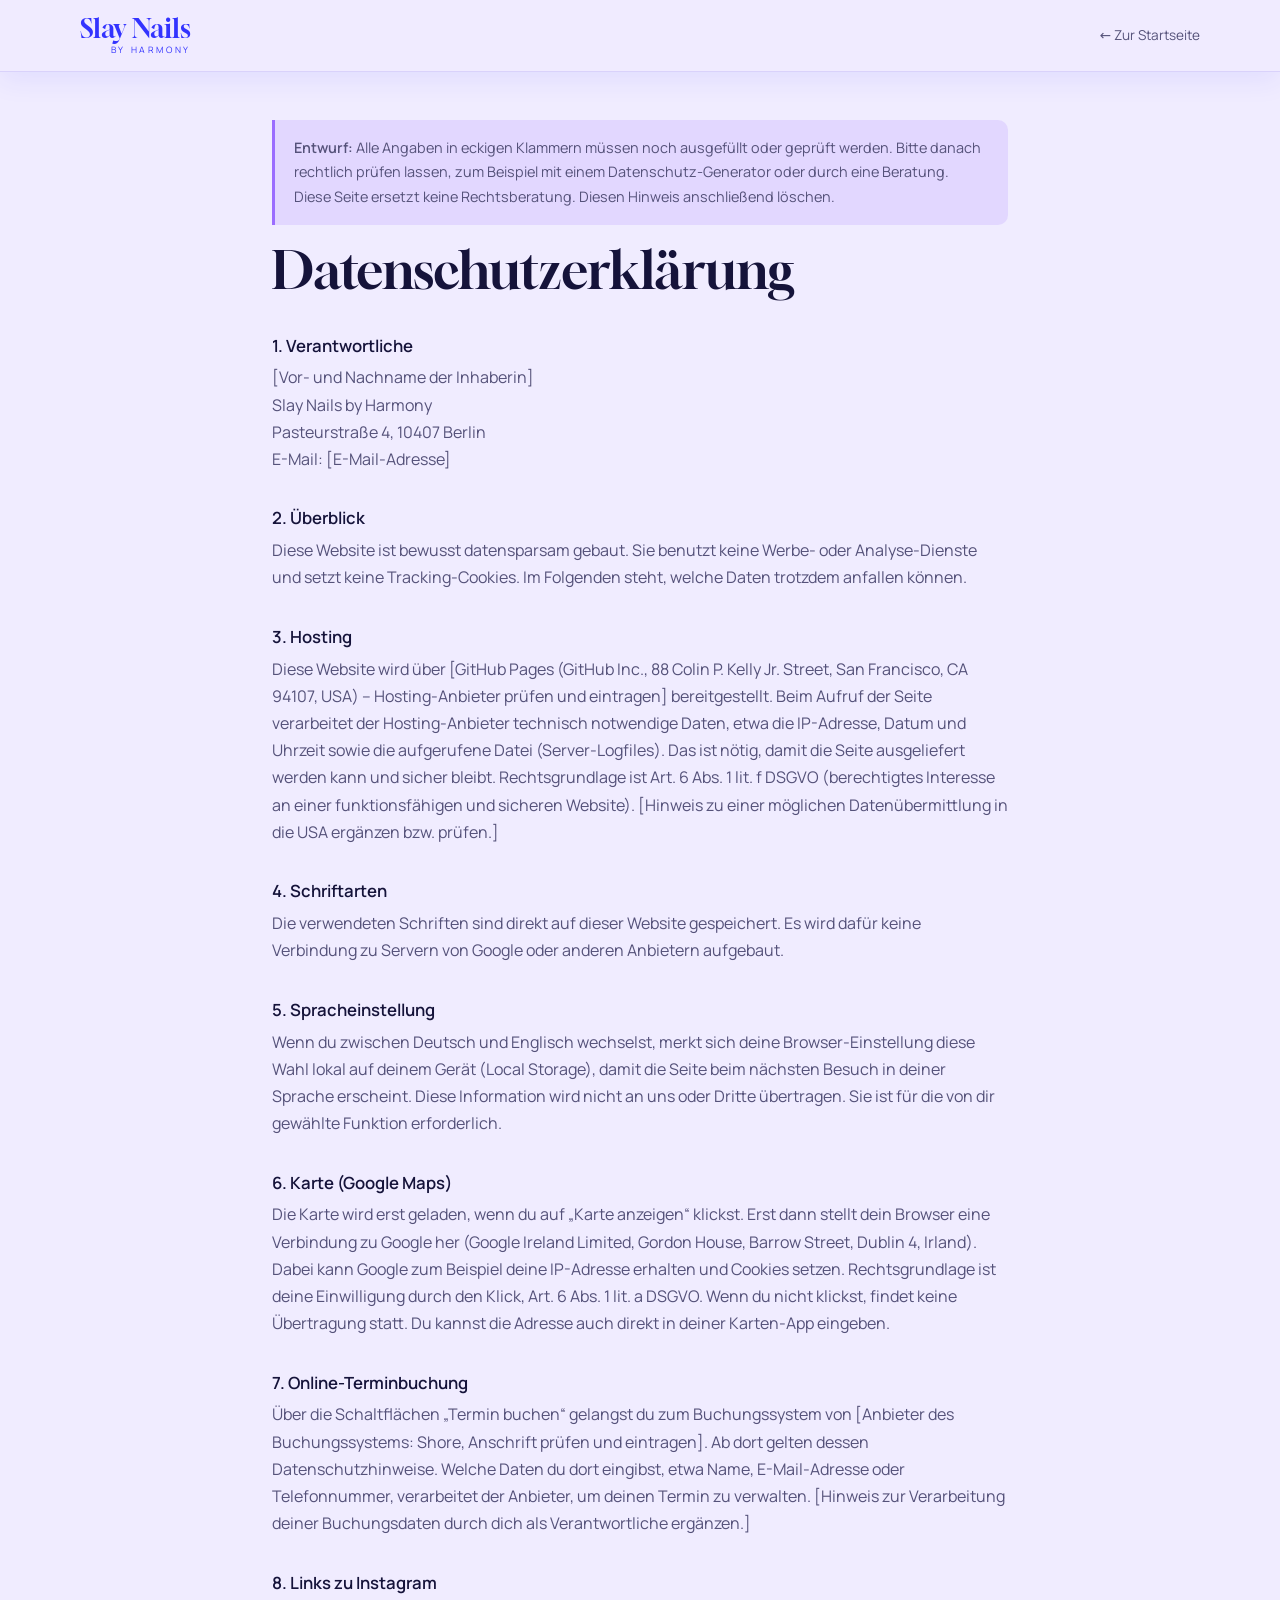
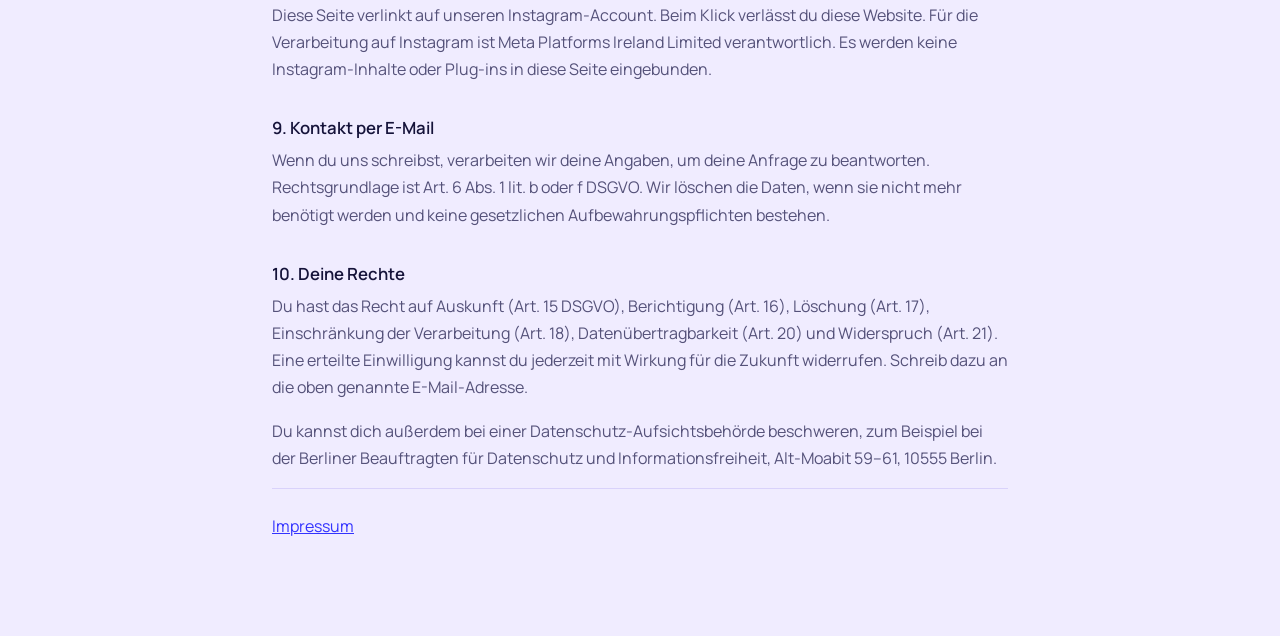
==== datenschutz.html @ 32f1f43a "Add files via upload" ====
<!DOCTYPE html>
<html lang="de">
<head>
  <meta charset="UTF-8">
  <meta name="viewport" content="width=device-width, initial-scale=1.0, viewport-fit=cover">
  <meta name="theme-color" content="#3333ff">
  <title>Datenschutz – Slay Nails by Harmony</title>
  <link rel="icon" type="image/png" href="images/favicon.png">
  <link rel="apple-touch-icon" href="images/apple-touch-icon.png">
  <link rel="stylesheet" href="css/fonts.css">
  <link rel="stylesheet" href="css/style.css">
</head>
<body class="legal-page">

  <header class="header is-scrolled">
    <div class="container header__inner">
      <a href="index.html" class="logo">Slay Nails<small>by Harmony</small></a>
      <a href="index.html" class="legal-back">← Zur Startseite</a>
    </div>
  </header>

  <main class="legal">
    <div class="container legal__inner">
      <p class="legal__draft"><strong>Entwurf:</strong> Alle Angaben in eckigen Klammern müssen noch ausgefüllt oder geprüft werden. Bitte danach rechtlich prüfen lassen, zum Beispiel mit einem Datenschutz-Generator oder durch eine Beratung. Diese Seite ersetzt keine Rechtsberatung. Diesen Hinweis anschließend löschen.</p>

      <h1>Datenschutzerklärung</h1>

      <h2>1. Verantwortliche</h2>
      <p>
        [Vor- und Nachname der Inhaberin]<br>
        Slay Nails by Harmony<br>
        Pasteurstraße 4, 10407 Berlin<br>
        E-Mail: [E-Mail-Adresse]
      </p>

      <h2>2. Überblick</h2>
      <p>Diese Website ist bewusst datensparsam gebaut. Sie benutzt keine Werbe- oder Analyse-Dienste und setzt keine Tracking-Cookies. Im Folgenden steht, welche Daten trotzdem anfallen können.</p>

      <h2>3. Hosting</h2>
      <p>Diese Website wird über [GitHub Pages (GitHub Inc., 88 Colin P. Kelly Jr. Street, San Francisco, CA 94107, USA) – Hosting-Anbieter prüfen und eintragen] bereitgestellt. Beim Aufruf der Seite verarbeitet der Hosting-Anbieter technisch notwendige Daten, etwa die IP-Adresse, Datum und Uhrzeit sowie die aufgerufene Datei (Server-Logfiles). Das ist nötig, damit die Seite ausgeliefert werden kann und sicher bleibt. Rechtsgrundlage ist Art. 6 Abs. 1 lit. f DSGVO (berechtigtes Interesse an einer funktionsfähigen und sicheren Website). [Hinweis zu einer möglichen Datenübermittlung in die USA ergänzen bzw. prüfen.]</p>

      <h2>4. Schriftarten</h2>
      <p>Die verwendeten Schriften sind direkt auf dieser Website gespeichert. Es wird dafür keine Verbindung zu Servern von Google oder anderen Anbietern aufgebaut.</p>

      <h2>5. Spracheinstellung</h2>
      <p>Wenn du zwischen Deutsch und Englisch wechselst, merkt sich deine Browser-Einstellung diese Wahl lokal auf deinem Gerät (Local Storage), damit die Seite beim nächsten Besuch in deiner Sprache erscheint. Diese Information wird nicht an uns oder Dritte übertragen. Sie ist für die von dir gewählte Funktion erforderlich.</p>

      <h2>6. Karte (Google Maps)</h2>
      <p>Die Karte wird erst geladen, wenn du auf „Karte anzeigen“ klickst. Erst dann stellt dein Browser eine Verbindung zu Google her (Google Ireland Limited, Gordon House, Barrow Street, Dublin 4, Irland). Dabei kann Google zum Beispiel deine IP-Adresse erhalten und Cookies setzen. Rechtsgrundlage ist deine Einwilligung durch den Klick, Art. 6 Abs. 1 lit. a DSGVO. Wenn du nicht klickst, findet keine Übertragung statt. Du kannst die Adresse auch direkt in deiner Karten-App eingeben.</p>

      <h2>7. Online-Terminbuchung</h2>
      <p>Über die Schaltflächen „Termin buchen“ gelangst du zum Buchungssystem von [Anbieter des Buchungssystems: Shore, Anschrift prüfen und eintragen]. Ab dort gelten dessen Datenschutzhinweise. Welche Daten du dort eingibst, etwa Name, E-Mail-Adresse oder Telefonnummer, verarbeitet der Anbieter, um deinen Termin zu verwalten. [Hinweis zur Verarbeitung deiner Buchungsdaten durch dich als Verantwortliche ergänzen.]</p>

      <h2>8. Links zu Instagram</h2>
      <p>Diese Seite verlinkt auf unseren Instagram-Account. Beim Klick verlässt du diese Website. Für die Verarbeitung auf Instagram ist Meta Platforms Ireland Limited verantwortlich. Es werden keine Instagram-Inhalte oder Plug-ins in diese Seite eingebunden.</p>

      <h2>9. Kontakt per E-Mail</h2>
      <p>Wenn du uns schreibst, verarbeiten wir deine Angaben, um deine Anfrage zu beantworten. Rechtsgrundlage ist Art. 6 Abs. 1 lit. b oder f DSGVO. Wir löschen die Daten, wenn sie nicht mehr benötigt werden und keine gesetzlichen Aufbewahrungspflichten bestehen.</p>

      <h2>10. Deine Rechte</h2>
      <p>Du hast das Recht auf Auskunft (Art. 15 DSGVO), Berichtigung (Art. 16), Löschung (Art. 17), Einschränkung der Verarbeitung (Art. 18), Datenübertragbarkeit (Art. 20) und Widerspruch (Art. 21). Eine erteilte Einwilligung kannst du jederzeit mit Wirkung für die Zukunft widerrufen. Schreib dazu an die oben genannte E-Mail-Adresse.</p>
      <p>Du kannst dich außerdem bei einer Datenschutz-Aufsichtsbehörde beschweren, zum Beispiel bei der Berliner Beauftragten für Datenschutz und Informationsfreiheit, Alt-Moabit 59–61, 10555 Berlin.</p>

      <p class="legal__links"><a href="impressum.html">Impressum</a></p>
    </div>
  </main>

</body>
</html>
---- css/fonts.css ----
﻿/* Schriften lokal eingebunden (keine Verbindung zu Google-Servern) */
@font-face {
  font-family: 'Gloock';
  font-style: normal;
  font-weight: 400;
  font-display: swap;
  src: url('../fonts/gloock-latin-ext.woff2') format('woff2');
  unicode-range: U+0100-02BA, U+02BD-02C5, U+02C7-02CC, U+02CE-02D7, U+02DD-02FF, U+0304, U+0308, U+0329, U+1D00-1DBF, U+1E00-1E9F, U+1EF2-1EFF, U+2020, U+20A0-20AB, U+20AD-20C4, U+2113, U+2C60-2C7F, U+A720-A7FF;
}
@font-face {
  font-family: 'Gloock';
  font-style: normal;
  font-weight: 400;
  font-display: swap;
  src: url('../fonts/gloock-latin.woff2') format('woff2');
  unicode-range: U+0000-00FF, U+0131, U+0152-0153, U+02BB-02BC, U+02C6, U+02DA, U+02DC, U+0304, U+0308, U+0329, U+2000-206F, U+20AC, U+2122, U+2191, U+2193, U+2212, U+2215, U+FEFF, U+FFFD;
}
@font-face {
  font-family: 'Manrope';
  font-style: normal;
  font-weight: 300 600;
  font-display: swap;
  src: url('../fonts/manrope-latin-ext.woff2') format('woff2');
  unicode-range: U+0100-02BA, U+02BD-02C5, U+02C7-02CC, U+02CE-02D7, U+02DD-02FF, U+0304, U+0308, U+0329, U+1D00-1DBF, U+1E00-1E9F, U+1EF2-1EFF, U+2020, U+20A0-20AB, U+20AD-20C4, U+2113, U+2C60-2C7F, U+A720-A7FF;
}
@font-face {
  font-family: 'Manrope';
  font-style: normal;
  font-weight: 300 600;
  font-display: swap;
  src: url('../fonts/manrope-latin.woff2') format('woff2');
  unicode-range: U+0000-00FF, U+0131, U+0152-0153, U+02BB-02BC, U+02C6, U+02DA, U+02DC, U+0304, U+0308, U+0329, U+2000-206F, U+20AC, U+2122, U+2191, U+2193, U+2212, U+2215, U+FEFF, U+FFFD;
}
---- css/style.css ----
/* ===== Slaynails – Minimal & Clean ===== */

:root {
  --bg: #f0ecff;
  --bg-tint: #e6e0ff;
  --text: #15133a;
  --muted: #666488;
  --line: #d9d2fb;
  --blue: #3333ff;        /* Logo-Blau */
  --accent: #9b6dff;      /* Logo-Lila */
  --dark: #3333ff;
  --serif: "Gloock", Georgia, serif;

  --font: "Manrope", system-ui, -apple-system, "Segoe UI", sans-serif;
  --container: 1120px;
  --radius: 2px;
  --header-h: 72px;
}

*,
*::before,
*::after { box-sizing: border-box; }

html { scroll-behavior: smooth; scroll-padding-top: var(--header-h); }

body {
  margin: 0;
  font-family: var(--font);
  font-weight: 400;
  font-size: 16px;
  line-height: 1.7;
  color: var(--text);
  background: var(--bg);
  -webkit-font-smoothing: antialiased;
}

img { max-width: 100%; display: block; }
a { color: inherit; }

h1, h2, h3 { font-weight: 300; line-height: 1.15; margin: 0 0 .5em; letter-spacing: -.02em; }
h1, h2 { font-family: var(--serif); font-weight: 400; letter-spacing: 0; }
h1 { font-size: clamp(3.4rem, 9vw, 7rem); }
h1 small {
  display: block;
  margin-top: .6rem;
  font-family: var(--font);
  font-size: clamp(.9rem, 1.8vw, 1.3rem);
  font-weight: 400;
  letter-spacing: .35em;
  text-transform: uppercase;
}
h2 { font-size: clamp(2rem, 4vw, 2.8rem); }
h3 { font-size: 1rem; font-weight: 600; letter-spacing: .08em; text-transform: uppercase; }

.container { width: min(var(--container), 100% - 48px); margin-inline: auto; }

.eyebrow {
  margin: 0 0 1rem;
  font-size: .75rem;
  font-weight: 600;
  letter-spacing: .2em;
  text-transform: uppercase;
  color: var(--accent);
}

/* ===== Buttons ===== */
.btn {
  display: inline-block;
  padding: .95rem 1.9rem;
  font: inherit;
  font-size: .8rem;
  font-weight: 600;
  letter-spacing: .14em;
  text-transform: uppercase;
  text-decoration: none;
  color: #fff;
  background: var(--text);
  border: 1px solid var(--text);
  border-radius: var(--radius);
  cursor: pointer;
  transition: background .25s, color .25s, border-color .25s;
}
.btn:hover { background: transparent; color: var(--text); }

.btn--small { padding: .65rem 1.2rem; font-size: .72rem; }

.btn--ghost { background: transparent; color: var(--text); }
.btn--ghost:hover { background: var(--text); color: #fff; }

.btn { background: var(--blue); border-color: var(--blue); }
.btn:hover { color: var(--blue); }
.btn--ghost { color: var(--blue); }
.btn--ghost:hover { background: var(--blue); }
.btn--light { background: #fff; color: var(--blue); border-color: #fff; }
.btn--light:hover { background: transparent; color: #fff; }

.btn--outline-light { background: transparent; color: #fff; border-color: rgba(255,255,255,.5); }
.btn--outline-light:hover { background: #fff; color: var(--blue); border-color: #fff; }

/* ===== Header ===== */
.header {
  position: fixed;
  inset: 0 0 auto 0;
  height: var(--header-h);
  z-index: 100;
  background: rgba(240,236,255,.85);
  backdrop-filter: blur(10px);
  border-bottom: 1px solid transparent;
  transition: border-color .3s;
}
.header.is-scrolled { border-bottom-color: var(--line); }

.header__inner { height: 100%; display: flex; align-items: center; justify-content: space-between; }

.logo {
  font-family: var(--serif);
  font-size: 1.6rem;
  line-height: 1;
  color: var(--blue);
  text-decoration: none;
}
.logo small {
  display: block;
  margin-top: .25rem;
  font-family: var(--font);
  font-size: .55rem;
  letter-spacing: .3em;
  text-transform: uppercase;
  text-align: right;
}

.nav { display: flex; align-items: center; gap: 2.2rem; }
.nav a:not(.btn) {
  font-size: .85rem;
  text-decoration: none;
  color: var(--muted);
  transition: color .2s;
}
.nav a:not(.btn) { position: relative; padding: .35rem 0; }
.nav a:not(.btn)::after {
  content: "";
  position: absolute;
  left: 0; right: 0; bottom: 0;
  height: 2px;
  background: var(--blue);
  transform: scaleX(0);
  transform-origin: left;
  transition: transform .25s ease;
}
.nav a:not(.btn):hover { color: var(--blue); }
.nav a:not(.btn):hover::after,
.nav a:not(.btn):focus-visible::after { transform: scaleX(1); }

.nav-toggle {
  display: none;
  width: 32px; height: 32px;
  padding: 0;
  background: none;
  border: 0;
  cursor: pointer;
  position: relative;
}
.nav-toggle span {
  position: absolute; left: 4px; right: 4px;
  height: 1.5px;
  background: var(--text);
  transition: transform .3s, top .3s;
}
.nav-toggle span:nth-child(1) { top: 12px; }
.nav-toggle span:nth-child(2) { top: 19px; }
.nav-toggle[aria-expanded="true"] span:nth-child(1) { top: 15px; transform: rotate(45deg); }
.nav-toggle[aria-expanded="true"] span:nth-child(2) { top: 15px; transform: rotate(-45deg); }

/* ===== Sprachumschalter ===== */
.lang {
  display: flex;
  align-items: center;
  gap: .4rem;
  margin-left: 1.8rem;
  font-size: .75rem;
  letter-spacing: .1em;
  color: var(--line);
}
.lang__btn {
  padding: .2rem .1rem;
  font: inherit;
  font-weight: 600;
  color: var(--muted);
  background: none;
  border: 0;
  border-bottom: 1.5px solid transparent;
  cursor: pointer;
  transition: color .2s, border-color .2s;
}
.lang__btn:hover { color: var(--blue); }
.lang__btn.is-active { color: var(--blue); border-bottom-color: var(--blue); }

/* ===== Hero ===== */
.hero {
  min-height: 100vh;
  display: flex;
  align-items: center;
  padding-top: var(--header-h);
  position: relative;
  color: #f6f3ff;
  background:
    radial-gradient(ellipse at 85% 20%, rgba(190,165,255,.6) 0%, transparent 60%),
    linear-gradient(165deg, #4040ff 0%, #6b58ff 60%, #8f78ff 100%);
}
/* weicher Übergang von Blau in den hellen Seitenhintergrund */
.hero::after {
  content: "";
  position: absolute;
  inset: auto 0 0 0;
  height: 180px;
  background: linear-gradient(to bottom, rgba(240,236,255,0), var(--bg));
  pointer-events: none;
}
.hero__inner { position: relative; z-index: 1; padding-bottom: 6rem; }
.hero .eyebrow { color: #cdbbff; }
.hero__text { max-width: 30rem; font-size: 1.1rem; color: rgba(255,255,255,.8); margin: 0 0 2.5rem; }
.hero__actions { display: flex; flex-wrap: wrap; gap: 1rem; }

/* ===== Sections ===== */
.section { padding: clamp(5rem, 10vw, 8rem) 0; }
.section--tint { background: var(--bg-tint); }
.section__head { margin-bottom: 3.5rem; }

/* ===== Preise ===== */
.prices {
  display: grid;
  grid-template-columns: repeat(2, 1fr);
  gap: 3.5rem 5rem;
}
/* Auf breiten Bildschirmen stehen alle vier Gruppen nebeneinander, damit die ganze Preisliste in einem Bild passt */
@media (min-width: 1000px) {
  #leistungen { padding: 4.5rem 0 3rem; min-height: calc(100vh - var(--header-h)); display: flex; align-items: center; }
  #leistungen .section__head { margin-bottom: 2rem; }
  #leistungen .filters { margin-bottom: 2rem; }
  .prices { grid-template-columns: repeat(4, 1fr); gap: 2rem 2.5rem; }
  .price-group li { flex-wrap: wrap; gap: .1rem .6rem; }
  .price-group li .dots { display: none; }
  .price-group li span:first-child { flex: 1; }
  #leistungen .note { margin-top: 2rem; }
}

.price-group h3 { padding-bottom: 1rem; margin-bottom: 1rem; border-bottom: 1px solid var(--line); }
.price-group ul { list-style: none; margin: 0; padding: 0; }
.price-group li { display: flex; align-items: baseline; gap: .75rem; padding: .45rem 0; }
.price-group li span:last-child { font-weight: 500; white-space: nowrap; }
.dots { flex: 1; border-bottom: 1px dotted #b9b0ee; transform: translateY(-4px); }

.note { margin-top: 3rem; font-size: .8rem; color: var(--muted); }

/* ===== Kategorie-Filter ===== */
.filters { display: flex; flex-wrap: wrap; gap: .6rem; margin-bottom: 3rem; }
.filter {
  padding: .55rem 1.2rem;
  font: inherit;
  font-size: .75rem;
  font-weight: 600;
  letter-spacing: .12em;
  text-transform: uppercase;
  color: var(--muted);
  background: transparent;
  border: 1px solid var(--line);
  border-radius: 999px;
  cursor: pointer;
  transition: color .2s, background .2s, border-color .2s;
}
.filter:hover { color: var(--blue); border-color: var(--accent); }
.filter.is-active { color: #fff; background: var(--blue); border-color: var(--blue); }
.price-group[hidden] { display: none; }

/* ===== Platzhalter-Bilder ===== */
.ph {
  position: relative;
  display: flex;
  align-items: flex-end;
  padding: 1rem;
  color: rgba(0,0,0,.35);
  font-size: .72rem;
  letter-spacing: .15em;
  text-transform: uppercase;
}
.ph--1 { background: linear-gradient(160deg, #e9e4ff, #c9bcff); }
.ph--2 { background: linear-gradient(160deg, #f3f1ff, #dcd5ff); }
.ph--3 { background: linear-gradient(160deg, #dcd2ff, #b49cff); }
.ph--4 { background: linear-gradient(160deg, #ece9ff, #cfc8f5); }
.ph--5 { background: linear-gradient(160deg, #e4dcff, #bfaeff); }
.ph--6 { background: linear-gradient(160deg, #e8e6fa, #b9b4e6); }

/* ===== Galerie ===== */
.gallery {
  display: grid;
  grid-template-columns: repeat(3, 1fr);
  gap: 1rem;
}
.gallery__item {
  aspect-ratio: 4 / 5;
  width: 100%;
  object-fit: cover;
  border-radius: var(--radius);
  transition: opacity .3s;
}
.gallery__item:hover { opacity: .85; }
.gallery__more { margin-top: 2.5rem; text-align: center; color: var(--muted); font-size: .9rem; }
.gallery__more a { color: var(--text); }

/* ===== Über uns ===== */
.about {
  display: grid;
  grid-template-columns: 1fr 1fr;
  gap: clamp(3rem, 7vw, 6rem);
  align-items: center;
}
.about__image { aspect-ratio: 4 / 5; border-radius: var(--radius); }
.about__text p:not(.eyebrow) { color: var(--muted); max-width: 30rem; }

/* ===== Kontakt ===== */
.contact {
  display: grid;
  grid-template-columns: 1fr 1.2fr;
  gap: clamp(3rem, 7vw, 6rem);
}
.contact address { font-style: normal; margin-bottom: 1rem; }
.contact__info p a { text-decoration: none; border-bottom: 1px solid var(--line); }
.contact__info h3 { margin-top: 2.5rem; }

.hours { width: 100%; max-width: 22rem; border-collapse: collapse; font-size: .95rem; }
.hours td { padding: .5rem 0; border-bottom: 1px solid var(--line); }
.hours td:last-child { text-align: right; color: var(--muted); }
.hours tr.is-today td { font-weight: 600; color: var(--text); }
.hours tr.is-today td:first-child::after {
  content: attr(data-today);
  margin-left: .6rem;
  padding: .1rem .45rem;
  font-size: .65rem;
  font-weight: 600;
  letter-spacing: .1em;
  text-transform: uppercase;
  color: #fff;
  background: var(--accent);
  border-radius: 2px;
  vertical-align: middle;
}

.map {
  min-height: 420px;
  background: var(--bg-tint);
  border-radius: var(--radius);
  overflow: hidden;
  display: flex;
  align-items: center;
  justify-content: center;
}
.map iframe { width: 100%; height: 100%; min-height: 420px; border: 0; }
.map__consent { max-width: 18rem; text-align: center; padding: 2rem; }
.map__consent p { font-size: .85rem; color: var(--muted); margin-top: 0; }

/* ===== Footer ===== */
.footer { padding: 2.5rem 0; border-top: 1px solid var(--line); font-size: .8rem; color: var(--muted); }
.footer__inner { display: flex; justify-content: space-between; flex-wrap: wrap; gap: 1rem; }
.footer nav { display: flex; gap: 1.8rem; }
.footer a { text-decoration: none; }
.footer a:hover { color: var(--text); }

/* ===== Einblend-Animation ===== */
.reveal { opacity: 0; transform: translateY(16px); transition: opacity .8s ease, transform .8s ease; }
.reveal.is-visible { opacity: 1; transform: none; }

@media (prefers-reduced-motion: reduce) {
  html { scroll-behavior: auto; }
  .reveal { opacity: 1; transform: none; transition: none; }
}

/* ===== Responsive ===== */
@media (max-width: 860px) {
  .nav-toggle { display: block; }
  .lang { margin-left: auto; margin-right: 1rem; }
  .nav {
    position: fixed;
    top: var(--header-h); left: 0; right: 0;
    flex-direction: column;
    align-items: flex-start;
    gap: 1.4rem;
    padding: 2rem 24px 2.5rem;
    background: var(--bg);
    border-bottom: 1px solid var(--line);
    transform: translateY(-8px);
    opacity: 0;
    pointer-events: none;
    transition: opacity .25s, transform .25s;
  }
  .nav.is-open { opacity: 1; transform: none; pointer-events: auto; }
  .nav a:not(.btn) { font-size: 1.05rem; color: var(--text); }

  .prices, .about, .contact { grid-template-columns: 1fr; }
  .gallery { grid-template-columns: repeat(2, 1fr); }
}

@media (max-width: 480px) {
  .gallery { gap: .6rem; }
  .hero__actions .btn { width: 100%; text-align: center; }
}

/* =====================================================
   Feinschliff: weichere Bewegung & Details
   ===================================================== */
:root { --ease: cubic-bezier(.22, .61, .36, 1); --radius: 10px; }

::selection { background: var(--blue); color: #fff; }
:focus-visible { outline: 2px solid var(--blue); outline-offset: 3px; border-radius: 4px; }

body { animation: pageIn .6s var(--ease) both; }
@keyframes pageIn { from { opacity: 0; } }

/* Header */
.header { transition: box-shadow .3s, background .3s; }
.header.is-scrolled { box-shadow: 0 8px 28px rgba(51, 51, 255, .08); }
.nav a.is-active:not(.btn) { color: var(--blue); }
.nav a.is-active:not(.btn)::after { transform: scaleX(1); }

/* Hero: Einblenden + langsam treibende Lichtfläche */
.hero { overflow: hidden; }
.hero::before {
  content: "";
  position: absolute;
  top: -22vmax; right: -16vmax;
  width: 58vmax; height: 58vmax;
  background: radial-gradient(circle, rgba(205, 187, 255, .5), transparent 65%);
  filter: blur(30px);
  pointer-events: none;
  animation: drift 20s ease-in-out infinite alternate;
}
@keyframes drift { to { transform: translate(-10vmax, 8vmax) scale(1.15); } }

.hero__inner > * { opacity: 0; animation: rise .9s var(--ease) forwards; }
.hero__inner > :nth-child(1) { animation-delay: .15s; }
.hero__inner > :nth-child(2) { animation-delay: .3s; }
.hero__inner > :nth-child(3) { animation-delay: .5s; }
.hero__inner > :nth-child(4) { animation-delay: .7s; }
@keyframes rise { from { opacity: 0; transform: translateY(22px); } to { opacity: 1; transform: none; } }

/* Buttons */
.btn {
  transition: transform .3s var(--ease), box-shadow .3s var(--ease),
              background .25s, color .25s, border-color .25s;
}
.btn:hover { transform: translateY(-2px); box-shadow: 0 10px 24px rgba(51, 51, 255, .22); }
.btn:active { transform: translateY(0); box-shadow: none; }

/* Preise */
.price-group li { transition: transform .25s var(--ease), color .2s; }
.price-group li:hover { transform: translateX(4px); color: var(--blue); }
.price-group:not([hidden]) { animation: fadeUp .45s var(--ease); }
@keyframes fadeUp { from { opacity: 0; transform: translateY(10px); } }

/* Galerie */
.gallery__item { border-radius: 14px; transition: transform .45s var(--ease), box-shadow .45s var(--ease), opacity .8s var(--ease); }
.about__image { border-radius: 14px; }
.map { border-radius: 14px; }

/* Weiches Einblenden mit Staffelung */
.reveal {
  opacity: 0;
  transform: translateY(24px);
  transition: opacity .9s var(--ease) var(--d, 0s), transform .9s var(--ease) var(--d, 0s);
}
.reveal.is-visible { opacity: 1; transform: none; }
.gallery .gallery__item.is-visible:hover {
  transform: translateY(-6px);
  box-shadow: 0 18px 36px rgba(51, 51, 255, .18);
  opacity: 1;
}

@media (prefers-reduced-motion: reduce) {
  body, .hero::before, .hero__inner > *, .price-group { animation: none !important; }
  .hero__inner > * { opacity: 1; }
  .btn, .price-group li, .gallery__item { transition: none; }
}

/* =====================================================
   Weiche Farbverläufe zwischen den Abschnitten
   ===================================================== */
.section--tint {
  background: linear-gradient(to bottom,
    var(--bg) 0%, var(--bg-tint) 24%, var(--bg-tint) 76%, var(--bg) 100%);
}

/* sanfte Lichtflecken, damit die helle Fläche nicht flach wirkt */
#leistungen {
  background: radial-gradient(ellipse 60% 55% at 92% 10%, rgba(155, 109, 255, .13), transparent 70%);
}
#ueber {
  background: radial-gradient(ellipse 55% 60% at 5% 50%, rgba(155, 109, 255, .14), transparent 70%);
}
#kontakt {
  background:
    radial-gradient(ellipse 55% 50% at 95% 15%, rgba(155, 109, 255, .13), transparent 70%),
    linear-gradient(to bottom, transparent 70%, var(--bg-tint) 100%);
}

.footer {
  border-top: 0;
  background: linear-gradient(to bottom, var(--bg-tint), #ddd5ff);
}

/* =====================================================
   Handy-Optimierung
   ===================================================== */
html { -webkit-text-size-adjust: 100%; }
a, button { -webkit-tap-highlight-color: transparent; }
.address-link { text-decoration: none; }

/* Feste Buchen-Leiste: standardmäßig versteckt (Desktop) */
.book-bar { display: none; }

/* Touch-Geräte: keine hängenden Hover-Zustände nach dem Tippen */
@media (hover: none) {
  .btn:hover { transform: none; box-shadow: none; }
  .price-group li:hover { transform: none; color: inherit; }
  .gallery .gallery__item.is-visible:hover { transform: none; box-shadow: none; }
}

@media (max-width: 860px) {
  /* Höhe richtet sich nach der sichtbaren Fläche (Adressleiste am Handy) */
  .hero { min-height: 100vh; min-height: 100svh; }
  .section { padding: 4rem 0; }
  .section__head { margin-bottom: 2.2rem; }
  h2 { font-size: clamp(1.9rem, 8vw, 2.4rem); }

  /* Schwere Effekte im Startbereich sparen Akku */
  .hero::before { animation: none; filter: none; }

  /* Tippflächen mindestens 44 px */
  .lang { gap: .1rem; margin-right: .4rem; }
  .lang__btn { min-width: 44px; min-height: 44px; font-size: .8rem; }
  .nav-toggle { width: 44px; height: 44px; }
  .nav-toggle span { left: 10px; right: 10px; }
  .nav-toggle span:nth-child(1) { top: 16px; }
  .nav-toggle span:nth-child(2) { top: 26px; }
  .nav-toggle[aria-expanded="true"] span:nth-child(1),
  .nav-toggle[aria-expanded="true"] span:nth-child(2) { top: 21px; }

  .nav { gap: .2rem; padding-bottom: 2rem; }
  .nav a:not(.btn) { display: block; width: 100%; padding: .9rem 0; border-bottom: 1px solid var(--line); }
  .nav a:not(.btn)::after { display: none; }
  .nav a.is-active:not(.btn) { color: var(--blue); }
  .nav .btn { width: 100%; margin-top: 1rem; text-align: center; padding: 1.05rem 1.2rem; }

  .btn { padding: 1.05rem 1.6rem; min-height: 48px; }
  .btn--small { padding: .9rem 1.4rem; }

  /* Filter in einer Reihe zum Wischen statt mehrerer Zeilen */
  .filters {
    flex-wrap: nowrap;
    overflow-x: auto;
    margin-inline: -24px;
    padding: 0 24px .4rem;
    scrollbar-width: none;
    -webkit-overflow-scrolling: touch;
  }
  .filters::-webkit-scrollbar { display: none; }
  .filter { flex: 0 0 auto; min-height: 44px; padding: .7rem 1.2rem; }

  .price-group li { padding: .7rem 0; }

  .gallery__more a, .contact__info p a, .footer a { display: inline-block; padding: .6rem 0; }
  .contact__info p a { padding: .5rem 0; }
  .hours td { padding: .7rem 0; }
  .map, .map iframe { min-height: 320px; }

  .footer { padding-bottom: calc(6rem + env(safe-area-inset-bottom)); }
  .footer nav { gap: 1.4rem; }

  /* Feste Buchen-Leiste unten */
  .book-bar {
    display: block;
    position: fixed;
    left: 16px; right: 16px;
    bottom: calc(14px + env(safe-area-inset-bottom));
    z-index: 90;
    padding: 1.05rem 1.5rem;
    font-size: .8rem;
    font-weight: 600;
    letter-spacing: .14em;
    text-align: center;
    text-transform: uppercase;
    text-decoration: none;
    color: #fff;
    background: var(--blue);
    border-radius: 999px;
    box-shadow: 0 12px 30px rgba(51, 51, 255, .35);
    transform: translateY(160%);
    opacity: 0;
    pointer-events: none;
    transition: transform .4s var(--ease), opacity .3s;
  }
  .book-bar.is-shown { transform: none; opacity: 1; pointer-events: auto; }
}

@media (max-width: 380px) {
  .container { width: calc(100% - 36px); }
  .logo { font-size: 1.4rem; }
}

@media (max-width: 380px) {
  .filters { margin-inline: -18px; padding-inline: 18px; }
}

@media (max-width: 860px) {
  .footer a { padding: .8rem 0; }
  .logo { padding: .5rem 0; }
}

/* =====================================================
   Aufklappbare Leistungskarten
   ===================================================== */
.prices { align-items: start; }
.svc { border-bottom: 1px solid var(--line); }
.svc summary {
  display: flex;
  align-items: center;
  gap: .8rem;
  min-height: 48px;
  padding: .55rem 0;
  cursor: pointer;
  list-style: none;
  transition: color .2s;
}
.svc summary::-webkit-details-marker { display: none; }
.svc summary:hover, .svc[open] summary { color: var(--blue); }
.svc__name { flex: 1; }
.svc__price { font-weight: 600; white-space: nowrap; }
.svc__chev {
  flex: 0 0 auto;
  width: 8px; height: 8px;
  border-right: 1.5px solid currentColor;
  border-bottom: 1.5px solid currentColor;
  transform: rotate(45deg) translateY(-2px);
  transition: transform .3s var(--ease);
  opacity: .65;
}
.svc[open] .svc__chev { transform: rotate(-135deg) translateY(-2px); }
.svc__body { padding: .2rem 0 1.2rem; font-size: .92rem; line-height: 1.65; color: var(--muted); }
.svc[open] .svc__body { animation: fadeUp .35s var(--ease); }
.svc__body p { margin: 0 0 .7rem; }
.svc__dur {
  display: inline-flex;
  gap: .35rem;
  padding: .2rem .8rem;
  font-size: .75rem;
  font-weight: 600;
  letter-spacing: .06em;
  color: var(--blue);
  background: rgba(51, 51, 255, .08);
  border-radius: 999px;
}
.svc--important .svc__body p:last-child { padding-left: .9rem; border-left: 3px solid var(--accent); }
.note--warn { margin-top: .4rem; color: var(--text); font-weight: 500; }

@media (min-width: 1000px) {
  .svc summary { min-height: 44px; padding: .3rem 0; }
}

/* =====================================================
   Safer Space
   ===================================================== */
.safer__inner { max-width: 46rem; text-align: center; }
.safer__text { margin: 0 auto 2rem; max-width: 36rem; color: var(--muted); }
.safer__chips { display: flex; flex-wrap: wrap; justify-content: center; gap: .7rem; margin: 0; padding: 0; list-style: none; }
.safer__chips li {
  padding: .6rem 1.4rem;
  font-size: .8rem;
  font-weight: 600;
  letter-spacing: .14em;
  text-transform: uppercase;
  color: var(--blue);
  background: rgba(255, 255, 255, .45);
  border: 1px solid var(--accent);
  border-radius: 999px;
}

/* =====================================================
   Galerie-Vergrößerung
   ===================================================== */
.lightbox {
  inset: 0;
  margin: 0;
  width: 100vw; height: 100vh; height: 100dvh;
  max-width: none; max-height: none;
  padding: 0;
  border: 0;
  color: #fff;
  background: rgba(21, 19, 58, .94);
}
.lightbox[open] { display: flex; align-items: center; justify-content: center; animation: pageIn .25s var(--ease); }
.lightbox::backdrop { background: rgba(21, 19, 58, .7); }
.lightbox__img { max-width: 92vw; max-height: 80vh; max-height: 80dvh; object-fit: contain; border-radius: 12px; }
.lightbox__btn {
  position: absolute;
  display: grid;
  place-items: center;
  width: 48px; height: 48px;
  padding: 0 0 .15rem;
  font: inherit;
  font-size: 1.9rem;
  line-height: 1;
  color: #fff;
  background: rgba(255, 255, 255, .14);
  border: 0;
  border-radius: 50%;
  cursor: pointer;
  transition: background .2s;
}
.lightbox__btn:hover { background: rgba(255, 255, 255, .28); }
.lightbox__btn[hidden] { display: none; }
.lightbox__close { top: 16px; right: 16px; }
.lightbox__prev { left: 12px; top: 50%; transform: translateY(-50%); }
.lightbox__next { right: 12px; top: 50%; transform: translateY(-50%); }
.lightbox__count { position: absolute; bottom: 22px; left: 0; right: 0; margin: 0; text-align: center; font-size: .85rem; letter-spacing: .12em; opacity: .8; }
body:has(dialog[open]) { overflow: hidden; }

/* =====================================================
   Rechtliche Seiten (Impressum, Datenschutz)
   ===================================================== */
.legal-back { font-size: .85rem; color: var(--muted); text-decoration: none; padding: .8rem 0; }
.legal-back:hover { color: var(--blue); }
.legal { padding: calc(var(--header-h) + 3rem) 0 5rem; min-height: 100vh; }
.legal__inner { max-width: 46rem; }
.legal h1 { font-size: clamp(2.2rem, 6vw, 3.2rem); margin-bottom: 1.5rem; }
.legal h2 { margin: 2.2rem 0 .6rem; font-family: var(--font); font-size: 1.05rem; font-weight: 600; letter-spacing: 0; }
.legal p { margin: 0 0 1rem; color: var(--muted); }
.legal a { color: var(--blue); }
.legal__links { margin-top: 3rem; padding-top: 1.5rem; border-top: 1px solid var(--line); }
.legal__draft {
  margin: 0 0 2rem;
  padding: 1rem 1.2rem;
  font-size: .9rem;
  color: var(--text);
  background: rgba(155, 109, 255, .16);
  border-left: 3px solid var(--accent);
  border-radius: 0 10px 10px 0;
}

/* Preisliste auf Laptops: etwas kompakter, damit alles ohne Scrollen im Bild bleibt */
@media (min-width: 1000px) {
  #leistungen { padding: 3.5rem 0 2rem; }
  #leistungen .section__head { margin-bottom: 1.4rem; }
  #leistungen .filters { margin-bottom: 1.4rem; }
  #leistungen .note { margin-top: 1.2rem; }
  #leistungen .note--warn { margin-top: .3rem; }
}

/* =====================================================
   Lesbarkeit: Kontraste nach WCAG AA (mind. 4.5 : 1)
   ===================================================== */
:root { --muted: #55527a; --accent-text: #6535d8; }
.eyebrow { color: var(--accent-text); }
.hero .eyebrow { color: #fff; }
.hero__text { color: #fff; }
.hours tr.is-today td:first-child::after { background: var(--accent-text); }
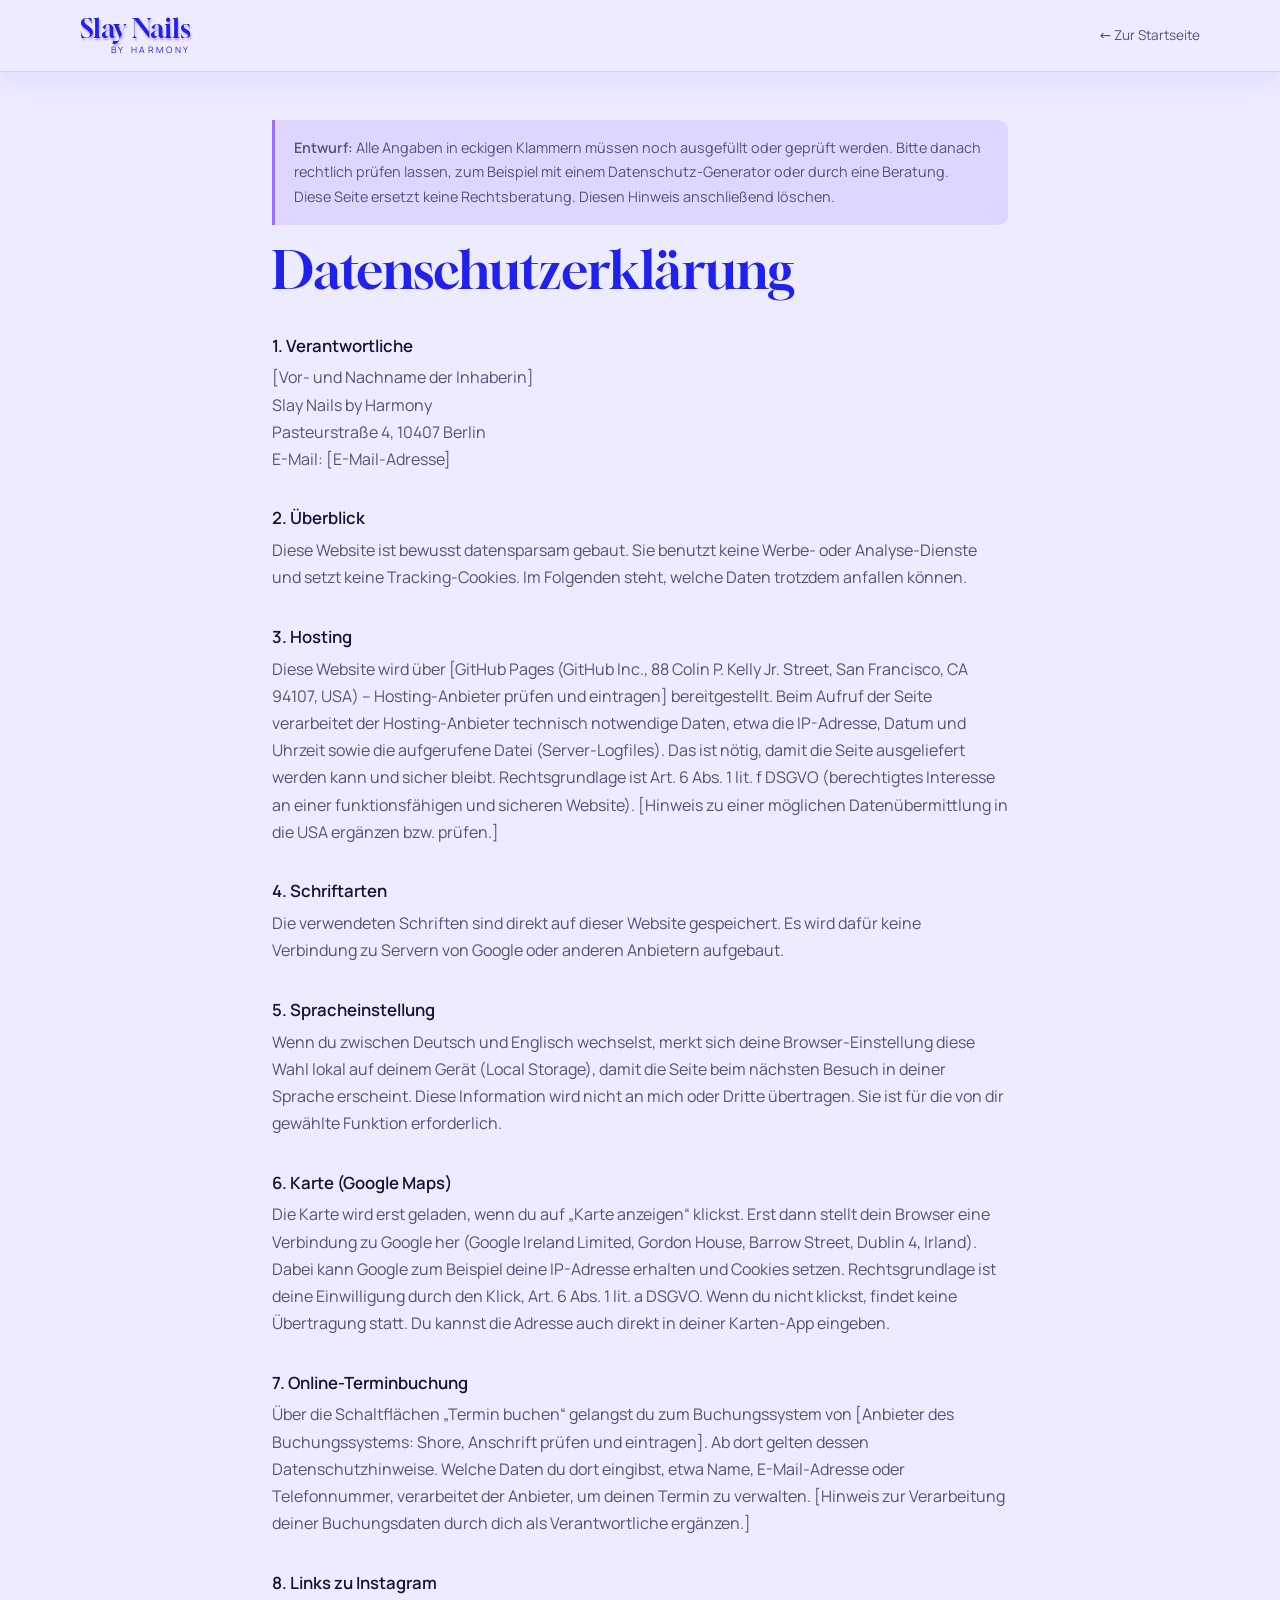
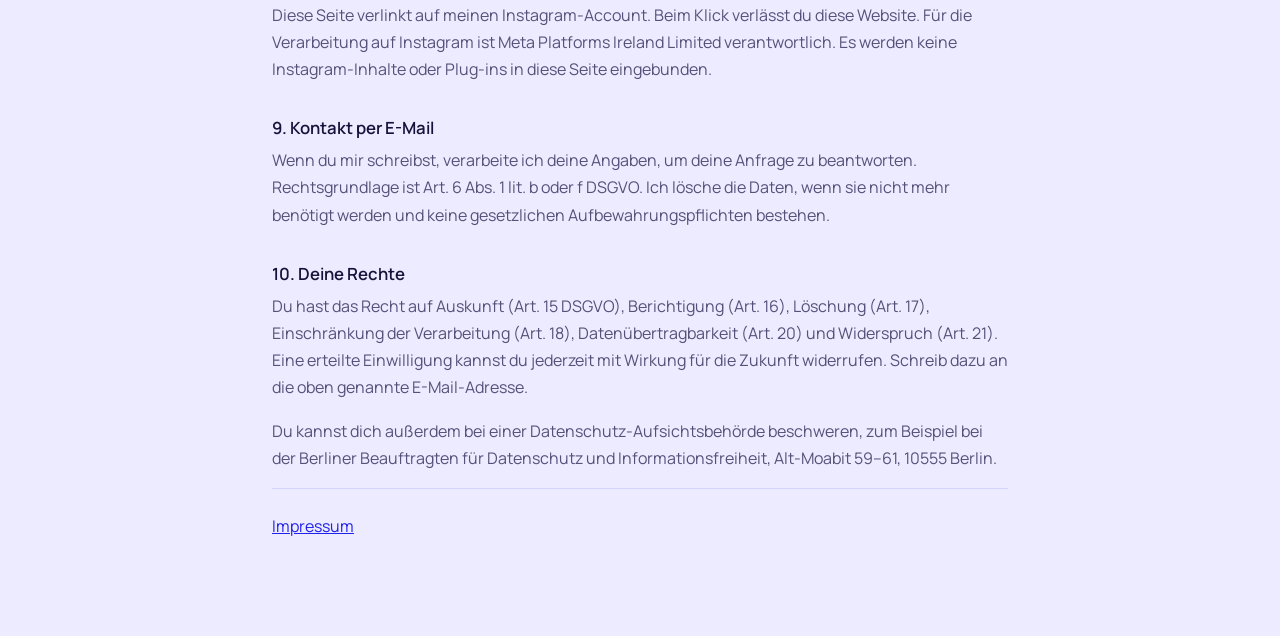
==== commit 9350be6c: "Add files via upload" ====
--- a/datenschutz.html
+++ b/datenschutz.html
@@ -43,7 +43,7 @@
       <p>Die verwendeten Schriften sind direkt auf dieser Website gespeichert. Es wird dafür keine Verbindung zu Servern von Google oder anderen Anbietern aufgebaut.</p>
 
       <h2>5. Spracheinstellung</h2>
-      <p>Wenn du zwischen Deutsch und Englisch wechselst, merkt sich deine Browser-Einstellung diese Wahl lokal auf deinem Gerät (Local Storage), damit die Seite beim nächsten Besuch in deiner Sprache erscheint. Diese Information wird nicht an uns oder Dritte übertragen. Sie ist für die von dir gewählte Funktion erforderlich.</p>
+      <p>Wenn du zwischen Deutsch und Englisch wechselst, merkt sich deine Browser-Einstellung diese Wahl lokal auf deinem Gerät (Local Storage), damit die Seite beim nächsten Besuch in deiner Sprache erscheint. Diese Information wird nicht an mich oder Dritte übertragen. Sie ist für die von dir gewählte Funktion erforderlich.</p>
 
       <h2>6. Karte (Google Maps)</h2>
       <p>Die Karte wird erst geladen, wenn du auf „Karte anzeigen“ klickst. Erst dann stellt dein Browser eine Verbindung zu Google her (Google Ireland Limited, Gordon House, Barrow Street, Dublin 4, Irland). Dabei kann Google zum Beispiel deine IP-Adresse erhalten und Cookies setzen. Rechtsgrundlage ist deine Einwilligung durch den Klick, Art. 6 Abs. 1 lit. a DSGVO. Wenn du nicht klickst, findet keine Übertragung statt. Du kannst die Adresse auch direkt in deiner Karten-App eingeben.</p>
@@ -52,10 +52,10 @@
       <p>Über die Schaltflächen „Termin buchen“ gelangst du zum Buchungssystem von [Anbieter des Buchungssystems: Shore, Anschrift prüfen und eintragen]. Ab dort gelten dessen Datenschutzhinweise. Welche Daten du dort eingibst, etwa Name, E-Mail-Adresse oder Telefonnummer, verarbeitet der Anbieter, um deinen Termin zu verwalten. [Hinweis zur Verarbeitung deiner Buchungsdaten durch dich als Verantwortliche ergänzen.]</p>
 
       <h2>8. Links zu Instagram</h2>
-      <p>Diese Seite verlinkt auf unseren Instagram-Account. Beim Klick verlässt du diese Website. Für die Verarbeitung auf Instagram ist Meta Platforms Ireland Limited verantwortlich. Es werden keine Instagram-Inhalte oder Plug-ins in diese Seite eingebunden.</p>
+      <p>Diese Seite verlinkt auf meinen Instagram-Account. Beim Klick verlässt du diese Website. Für die Verarbeitung auf Instagram ist Meta Platforms Ireland Limited verantwortlich. Es werden keine Instagram-Inhalte oder Plug-ins in diese Seite eingebunden.</p>
 
       <h2>9. Kontakt per E-Mail</h2>
-      <p>Wenn du uns schreibst, verarbeiten wir deine Angaben, um deine Anfrage zu beantworten. Rechtsgrundlage ist Art. 6 Abs. 1 lit. b oder f DSGVO. Wir löschen die Daten, wenn sie nicht mehr benötigt werden und keine gesetzlichen Aufbewahrungspflichten bestehen.</p>
+      <p>Wenn du mir schreibst, verarbeite ich deine Angaben, um deine Anfrage zu beantworten. Rechtsgrundlage ist Art. 6 Abs. 1 lit. b oder f DSGVO. Ich lösche die Daten, wenn sie nicht mehr benötigt werden und keine gesetzlichen Aufbewahrungspflichten bestehen.</p>
 
       <h2>10. Deine Rechte</h2>
       <p>Du hast das Recht auf Auskunft (Art. 15 DSGVO), Berichtigung (Art. 16), Löschung (Art. 17), Einschränkung der Verarbeitung (Art. 18), Datenübertragbarkeit (Art. 20) und Widerspruch (Art. 21). Eine erteilte Einwilligung kannst du jederzeit mit Wirkung für die Zukunft widerrufen. Schreib dazu an die oben genannte E-Mail-Adresse.</p>
--- a/css/style.css
+++ b/css/style.css
@@ -1,4 +1,4 @@
-/* ===== Slaynails – Minimal & Clean ===== */
+﻿/* ===== Slaynails – Minimal & Clean ===== */
 
 :root {
   --bg: #f0ecff;
@@ -478,7 +478,7 @@
   body, .hero::before, .hero__inner > *, .price-group { animation: none !important; }
   .hero__inner > * { opacity: 1; }
   .btn, .price-group li, .gallery__item { transition: none; }
-}
+}
 
 /* =====================================================
    Weiche Farbverläufe zwischen den Abschnitten
@@ -504,7 +504,7 @@
 .footer {
   border-top: 0;
   background: linear-gradient(to bottom, var(--bg-tint), #ddd5ff);
-}
+}
 
 /* =====================================================
    Handy-Optimierung
@@ -603,16 +603,16 @@
 @media (max-width: 380px) {
   .container { width: calc(100% - 36px); }
   .logo { font-size: 1.4rem; }
-}
+}
 
 @media (max-width: 380px) {
   .filters { margin-inline: -18px; padding-inline: 18px; }
-}
+}
 
 @media (max-width: 860px) {
   .footer a { padding: .8rem 0; }
   .logo { padding: .5rem 0; }
-}
+}
 
 /* =====================================================
    Aufklappbare Leistungskarten
@@ -720,7 +720,7 @@
 .lightbox__prev { left: 12px; top: 50%; transform: translateY(-50%); }
 .lightbox__next { right: 12px; top: 50%; transform: translateY(-50%); }
 .lightbox__count { position: absolute; bottom: 22px; left: 0; right: 0; margin: 0; text-align: center; font-size: .85rem; letter-spacing: .12em; opacity: .8; }
-body:has(dialog[open]) { overflow: hidden; }
+body:has(dialog[open]) { overflow: hidden; }
 
 /* =====================================================
    Rechtliche Seiten (Impressum, Datenschutz)
@@ -742,7 +742,7 @@
   background: rgba(155, 109, 255, .16);
   border-left: 3px solid var(--accent);
   border-radius: 0 10px 10px 0;
-}
+}
 
 /* Preisliste auf Laptops: etwas kompakter, damit alles ohne Scrollen im Bild bleibt */
 @media (min-width: 1000px) {
@@ -751,7 +751,7 @@
   #leistungen .filters { margin-bottom: 1.4rem; }
   #leistungen .note { margin-top: 1.2rem; }
   #leistungen .note--warn { margin-top: .3rem; }
-}
+}
 
 /* =====================================================
    Lesbarkeit: Kontraste nach WCAG AA (mind. 4.5 : 1)
@@ -760,4 +760,279 @@
 .eyebrow { color: var(--accent-text); }
 .hero .eyebrow { color: #fff; }
 .hero__text { color: #fff; }
-.hours tr.is-today td:first-child::after { background: var(--accent-text); }
+.hours tr.is-today td:first-child::after { background: var(--accent-text); }
+
+/* =====================================================
+   Startbereich: ganz leichtes Lila-Blau, Name in sattem Königsblau
+   ===================================================== */
+:root { --royal: #2121ee; }
+.hero {
+  color: var(--text);
+  background:
+    radial-gradient(ellipse 60% 55% at 88% 18%, rgba(155, 109, 255, .22), transparent 70%),
+    linear-gradient(170deg, #dde2ff 0%, #e8e6ff 55%, var(--bg) 100%);
+}
+.hero::before { background: radial-gradient(circle, rgba(130, 150, 255, .28), transparent 65%); }
+.hero::after { display: none; }
+.hero h1 { color: var(--royal); }
+.hero .eyebrow { color: var(--accent-text); }
+.hero__text { color: var(--muted); }
+.hero .btn--outline-light { color: var(--royal); background: transparent; border-color: var(--royal); }
+.hero .btn--outline-light:hover { color: #fff; background: var(--royal); border-color: var(--royal); }
+
+.logo { color: var(--royal); }
+
+/* =====================================================
+   Einheitlicher Stil: helles Lila-Blau, sattes Königsblau, keine Seiten-Verläufe
+   ===================================================== */
+:root {
+  --blue: #2121ee;
+  --bg: #ecebff;
+  --bg-tint: #e0e0ff;
+  --line: #d3d3fb;
+}
+
+/* Seitliche Lichtflecken entfernen */
+.hero {
+  background: linear-gradient(170deg, #dde2ff 0%, #e8e8ff 55%, var(--bg) 100%);
+}
+.hero::before { display: none; }
+#leistungen, #ueber { background: none; }
+#kontakt { background: linear-gradient(to bottom, transparent 70%, var(--bg-tint) 100%); }
+
+.header { background: rgba(236, 235, 255, .85); }
+h1, h2 { color: var(--royal); }
+.footer { background: linear-gradient(to bottom, var(--bg-tint), #d4d6ff); }
+
+/* =====================================================
+   Kräftigere Überschriften (Logo-Look: Königsblau mit lila Versatz)
+   ===================================================== */
+h1, h2 {
+  -webkit-text-stroke: .02em var(--royal);
+  paint-order: stroke fill;
+  text-shadow: .045em .045em 0 rgba(155, 109, 255, .38);
+}
+.hero h1 {
+  font-size: clamp(3.9rem, 13vw, 9rem);
+  -webkit-text-stroke: .025em var(--royal);
+  text-shadow: .05em .05em 0 rgba(155, 109, 255, .5);
+}
+.hero h1 small {
+  -webkit-text-stroke: 0;
+  text-shadow: none;
+  font-weight: 600;
+}
+.legal h1, .legal h2 { -webkit-text-stroke: 0; text-shadow: none; }
+.legal h2 { color: var(--text); }
+
+/* Strichstärke fein abgestimmt, damit die Buchstaben-Innenräume offen bleiben */
+h1, h2 { -webkit-text-stroke: .008em var(--royal); }
+.hero h1 { -webkit-text-stroke: .014em var(--royal); }
+.legal h1, .legal h2 { -webkit-text-stroke: 0; }
+
+/* Topleiste etwas durchsichtiger */
+.header { background: rgba(236, 235, 255, .68); backdrop-filter: blur(14px); -webkit-backdrop-filter: blur(14px); }
+
+.header { background: rgba(236, 235, 255, .78); }
+
+/* Startbereich-Buttons: Farben getauscht (blau gefüllt, beim Darüberfahren weiß) */
+.hero .btn--outline-light { color: #fff; background: var(--royal); border-color: var(--royal); }
+.hero .btn--outline-light:hover { color: var(--royal); background: #fff; border-color: var(--royal); }
+
+/* Buchen-Button in der Topleiste: am Desktop erst sichtbar, wenn der Button im Startbereich verschwunden ist.
+   Der Platz bleibt reserviert, damit das Menü nicht springt. Auf dem Handy bleibt er im Menü immer da. */
+@media (min-width: 861px) {
+  .nav .nav__book {
+    transition: opacity .3s ease, transform .3s var(--ease), visibility .3s,
+                background .25s, color .25s, border-color .25s, box-shadow .3s var(--ease);
+  }
+  .nav .nav__book.is-hidden {
+    opacity: 0;
+    visibility: hidden;
+    transform: translateY(-6px);
+    pointer-events: none;
+  }
+}
+
+/* =====================================================
+   Weichere Übergänge
+   ===================================================== */
+
+/* Preiskarten: das Auf- und Zuklappen übernimmt JavaScript (sanftes Gleiten) */
+.svc[open] .svc__body { animation: none; }
+.svc.is-closing .svc__chev { transform: rotate(45deg) translateY(-2px); }
+.svc.is-closing summary { color: inherit; }
+
+/* Filter: Gruppen blenden kurz aus, bevor die Auswahl wechselt */
+.price-group.is-leaving {
+  opacity: 0 !important;
+  transform: translateY(8px) !important;
+  transition: opacity .2s ease, transform .2s ease !important;
+}
+
+/* Sprachwechsel: Inhalt blendet kurz aus und wieder ein */
+main, .footer { transition: opacity .2s ease; }
+body.is-switching main, body.is-switching .footer { opacity: 0; }
+
+/* Fortschrittsbalken */
+.progress {
+  position: fixed;
+  top: 0; left: 0; right: 0;
+  height: 3px;
+  z-index: 120;
+  background: linear-gradient(90deg, var(--royal), var(--accent));
+  transform: scaleX(0);
+  transform-origin: left;
+  pointer-events: none;
+}
+
+/* Weicher Wechsel zwischen Startseite und Impressum/Datenschutz (moderne Browser) */
+@view-transition { navigation: auto; }
+::view-transition-old(root), ::view-transition-new(root) { animation-duration: .3s; }
+@supports (view-transition-name: none) {
+  body { animation: none; }
+  .header { view-transition-name: site-header; }
+}
+
+@media (prefers-reduced-motion: reduce) {
+  main, .footer { transition: none; }
+  .price-group.is-leaving { transition: none !important; }
+  @view-transition { navigation: none; }
+}
+
+/* "BY HARMONY" sitzt wie im Logo rechts unter dem Namen */
+.hero h1 { display: inline-block; }
+.hero h1 small {
+  display: block;
+  margin-top: .2rem;
+  padding-right: 6%;
+  text-align: right;
+}
+
+.hero h1 small { margin-top: -.5rem; }
+
+.hero h1 small { margin-top: clamp(-.5rem, -1vw, -.2rem); }
+
+/* =====================================================
+   3D-Überschrift im Startbereich
+   ===================================================== */
+.hero__title { perspective: 1000px; }
+.hero h1 { -webkit-text-stroke: .01em var(--royal); }
+.hero h1 small { text-shadow: none; }
+
+/* Vorderseite etwas heller, damit sie sich von den dunkleren Seitenflächen abhebt */
+.hero h1 { color: #3a3aff; -webkit-text-stroke-color: #3a3aff; }
+
+/* Logo oben links im selben 3D-Look wie die große Überschrift (klein und dezent) */
+.logo {
+  color: #3a3aff;
+  -webkit-text-stroke: .012em #3a3aff;
+  paint-order: stroke fill;
+  text-shadow:
+    -.01em -.01em 0 rgba(255, 255, 255, .5),
+    .012em .018em 0 #1818a8,
+    .024em .036em 0 #16169a,
+    .036em .054em 0 #13138b,
+    .048em .072em 0 #11117d,
+    .06em .09em 0 #0e0e6e,
+    .08em .12em .06em rgba(20, 20, 120, .3);
+}
+.logo small {
+  -webkit-text-stroke: 0;
+  text-shadow: none;
+  color: var(--royal);
+}
+
+/* Logo: feiner abgestimmt, damit die kleine Schrift lesbar bleibt */
+.logo {
+  -webkit-text-stroke: .005em #3a3aff;
+  text-shadow:
+    -.008em -.008em 0 rgba(255, 255, 255, .45),
+    .012em .018em 0 #1a1aac,
+    .024em .036em 0 #16169a,
+    .036em .054em 0 #121283,
+    .06em .09em .05em rgba(20, 20, 120, .28);
+}
+
+/* =====================================================
+   Logo-Stil für Name und Logo: Königsblau, weißer Rand, lila Versatz
+   ===================================================== */
+.hero h1 {
+  color: var(--royal);
+  -webkit-text-stroke: .05em #fff;
+  paint-order: stroke fill;
+  text-shadow: .05em .05em 0 #9b6dff;
+}
+.hero h1 small { -webkit-text-stroke: 0; text-shadow: none; }
+
+.logo {
+  color: var(--royal);
+  -webkit-text-stroke: .045em #fff;
+  paint-order: stroke fill;
+  text-shadow: .06em .06em 0 #9b6dff;
+}
+.logo small { -webkit-text-stroke: 0; text-shadow: none; }
+
+/* Weicherer Schatten für Name und Logo */
+.hero h1 { text-shadow: .045em .055em .09em rgba(155, 109, 255, .6); }
+.logo { text-shadow: .05em .06em .08em rgba(155, 109, 255, .65); }
+.hero h1 small, .logo small { text-shadow: none; }
+
+/* =====================================================
+   Preiskarten: blasse Umrandung beim Darüberfahren und im geöffneten Zustand
+   ===================================================== */
+.svc {
+  margin-inline: -.9rem;
+  padding-inline: .9rem;
+  border-radius: 14px;
+  transition: box-shadow .3s var(--ease), background-color .3s var(--ease), border-color .3s;
+}
+.svc:hover {
+  border-bottom-color: transparent;
+  background-color: rgba(255, 255, 255, .3);
+  box-shadow: 0 0 0 1.5px rgba(120, 100, 255, .26);
+}
+.svc[open], .svc.is-closing {
+  border-bottom-color: transparent;
+  background-color: rgba(255, 255, 255, .4);
+  box-shadow: 0 0 0 1.5px rgba(120, 100, 255, .4), 0 8px 24px rgba(90, 80, 255, .08);
+}
+.svc:active { box-shadow: 0 0 0 2px rgba(120, 100, 255, .5); }
+
+/* Touch-Geräte: kein hängender Hover-Zustand nach dem Tippen */
+@media (hover: none) {
+  .svc:hover:not([open]):not(.is-closing) { background-color: transparent; box-shadow: none; border-bottom-color: var(--line); }
+}
+
+/* Rundung nur bei Hover/Geöffnet, damit die Trennlinien gerade bleiben */
+.svc { border-radius: 0; transition: box-shadow .3s var(--ease), background-color .3s var(--ease), border-color .3s, border-radius .3s; }
+.svc:hover, .svc[open], .svc.is-closing { border-radius: 14px; }
+@media (hover: none) { .svc:hover:not([open]):not(.is-closing) { border-radius: 0; } }
+
+/* Foto bei "Über mich" */
+img.about__image {
+  display: block;
+  width: 100%;
+  height: auto;
+  aspect-ratio: 4 / 5;
+  object-fit: cover;
+  object-position: 50% 28%;   /* Gesicht und Hände bleiben im Ausschnitt */
+  border-radius: 14px;
+  box-shadow: 0 18px 44px rgba(33, 33, 238, .16);
+}
+
+/* Ganzes Foto zeigen, damit Gesicht UND Hände mit den Nägeln zu sehen sind */
+img.about__image { aspect-ratio: 2 / 3; object-position: 50% 50%; }
+
+/* Galerie-Fotos: Ausschnitt so wählen, dass die Nägel im Bild bleiben */
+.gal--flammen { object-position: 50% 38%; }
+.gal--chrom { object-position: 40% 32%; }
+.gal--handschuhe { object-position: 80% 50%; }
+
+@media (max-width: 860px) {
+  /* Auf dem Handy: zwei Fotos nebeneinander, das Querformat-Foto darunter über die ganze Breite */
+  .gallery .gal--handschuhe { grid-column: 1 / -1; aspect-ratio: 3 / 2; object-position: 50% 50%; }
+}
+
+/* Die Höhe richtet sich nach dem Seitenverhältnis, nicht nach der Pixelhöhe im Bild */
+.gallery img.gallery__item { height: auto; }
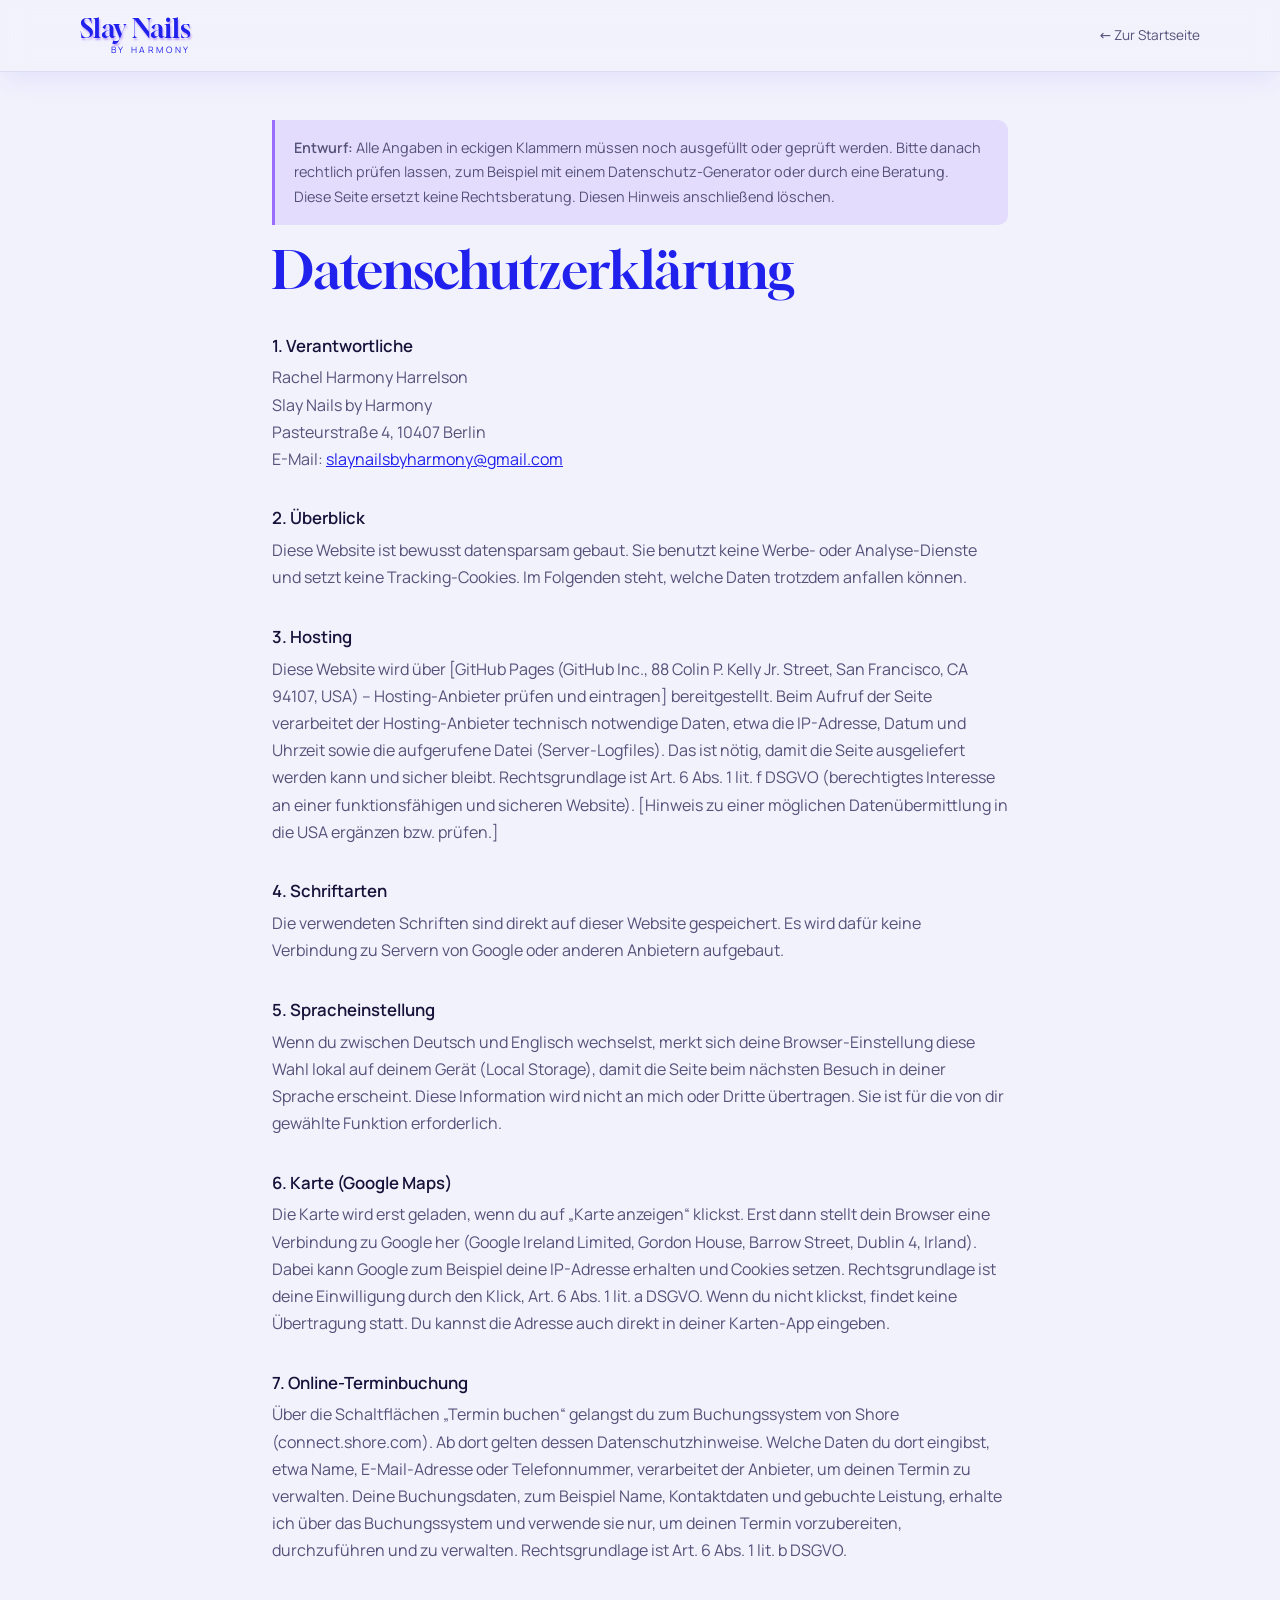
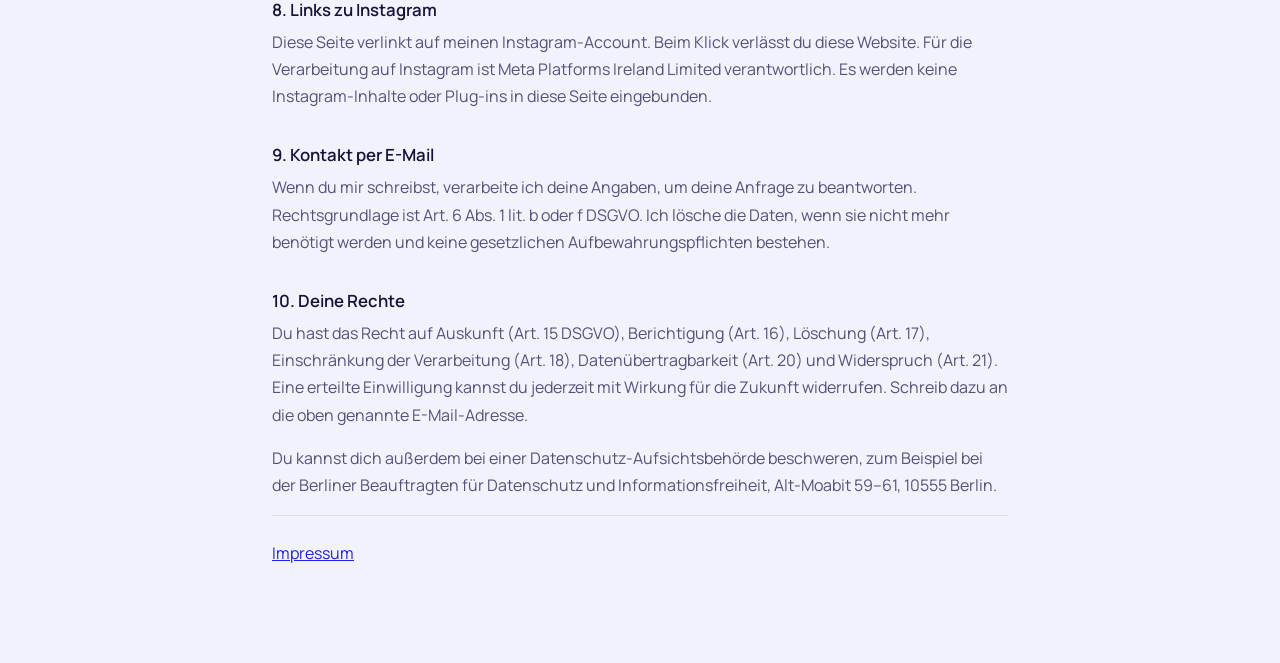
==== commit 9a19c9c7: "Add files via upload" ====
--- a/datenschutz.html
+++ b/datenschutz.html
@@ -27,10 +27,10 @@
 
       <h2>1. Verantwortliche</h2>
       <p>
-        [Vor- und Nachname der Inhaberin]<br>
+        Rachel Harmony Harrelson<br>
         Slay Nails by Harmony<br>
         Pasteurstraße 4, 10407 Berlin<br>
-        E-Mail: [E-Mail-Adresse]
+        E-Mail: <a href="mailto:slaynailsbyharmony@gmail.com">slaynailsbyharmony@gmail.com</a>
       </p>
 
       <h2>2. Überblick</h2>
@@ -49,7 +49,7 @@
       <p>Die Karte wird erst geladen, wenn du auf „Karte anzeigen“ klickst. Erst dann stellt dein Browser eine Verbindung zu Google her (Google Ireland Limited, Gordon House, Barrow Street, Dublin 4, Irland). Dabei kann Google zum Beispiel deine IP-Adresse erhalten und Cookies setzen. Rechtsgrundlage ist deine Einwilligung durch den Klick, Art. 6 Abs. 1 lit. a DSGVO. Wenn du nicht klickst, findet keine Übertragung statt. Du kannst die Adresse auch direkt in deiner Karten-App eingeben.</p>
 
       <h2>7. Online-Terminbuchung</h2>
-      <p>Über die Schaltflächen „Termin buchen“ gelangst du zum Buchungssystem von [Anbieter des Buchungssystems: Shore, Anschrift prüfen und eintragen]. Ab dort gelten dessen Datenschutzhinweise. Welche Daten du dort eingibst, etwa Name, E-Mail-Adresse oder Telefonnummer, verarbeitet der Anbieter, um deinen Termin zu verwalten. [Hinweis zur Verarbeitung deiner Buchungsdaten durch dich als Verantwortliche ergänzen.]</p>
+      <p>Über die Schaltflächen „Termin buchen“ gelangst du zum Buchungssystem von Shore (connect.shore.com). Ab dort gelten dessen Datenschutzhinweise. Welche Daten du dort eingibst, etwa Name, E-Mail-Adresse oder Telefonnummer, verarbeitet der Anbieter, um deinen Termin zu verwalten. Deine Buchungsdaten, zum Beispiel Name, Kontaktdaten und gebuchte Leistung, erhalte ich über das Buchungssystem und verwende sie nur, um deinen Termin vorzubereiten, durchzuführen und zu verwalten. Rechtsgrundlage ist Art. 6 Abs. 1 lit. b DSGVO.</p>
 
       <h2>8. Links zu Instagram</h2>
       <p>Diese Seite verlinkt auf meinen Instagram-Account. Beim Klick verlässt du diese Website. Für die Verarbeitung auf Instagram ist Meta Platforms Ireland Limited verantwortlich. Es werden keine Instagram-Inhalte oder Plug-ins in diese Seite eingebunden.</p>
--- a/css/style.css
+++ b/css/style.css
@@ -1036,3 +1036,88 @@
 
 /* Die Höhe richtet sich nach dem Seitenverhältnis, nicht nach der Pixelhöhe im Bild */
 .gallery img.gallery__item { height: auto; }
+
+/* =====================================================
+   Überschrift im Startbereich: kräftiges Blau, dezenter lila Schatten
+   ===================================================== */
+.hero h1 {
+  color: #1c1cf0;
+  -webkit-text-stroke: .012em #1c1cf0;   /* etwas mehr Gewicht */
+  paint-order: stroke fill;
+  text-shadow: .035em .045em .05em rgba(155, 109, 255, .42);
+}
+.hero h1 small {
+  color: var(--royal);
+  -webkit-text-fill-color: var(--royal);
+  -webkit-text-stroke: 0;
+  text-shadow: none;
+}
+
+/* Hinweis "Keine Walk-ins" unter den Öffnungszeiten: größer und gut lesbar */
+.note.note--walkin {
+  margin-top: 1.1rem;
+  max-width: 24rem;
+  font-size: 1.05rem;
+  font-weight: 500;
+  line-height: 1.55;
+  color: var(--text);
+}
+
+/* Walk-in-Hinweis: etwas dezenter */
+.note.note--walkin {
+  font-size: .95rem;
+  font-weight: 400;
+  color: #3e3c66;
+}
+
+/* =====================================================
+   Keine Farbverläufe im Hintergrund: alle Flächen einfarbig
+   ===================================================== */
+.hero { background: #e1e4ff; }
+.hero::before, .hero::after { display: none; }
+.section--tint { background: var(--bg-tint); }
+#leistungen, #ueber, #kontakt, #safer { background-image: none; }
+#kontakt { background: none; }
+.footer { background: var(--bg-tint); }
+
+/* =====================================================
+   Dezente weiche Übergänge zwischen den Abschnitten
+   (nur an den Rändern, nur von oben nach unten, die Flächen selbst bleiben einfarbig)
+   ===================================================== */
+:root { --fade: 110px; }
+
+.hero {
+  background: linear-gradient(to bottom, #e1e4ff calc(100% - 150px), var(--bg) 100%);
+}
+
+#safer, .section--tint {
+  background: linear-gradient(to bottom,
+    var(--bg) 0, var(--bg-tint) var(--fade),
+    var(--bg-tint) calc(100% - var(--fade)), var(--bg) 100%);
+}
+
+.footer {
+  background: linear-gradient(to bottom, var(--bg) 0, var(--bg-tint) 120px);
+}
+
+@media (max-width: 860px) {
+  :root { --fade: 70px; }
+  .hero { background: linear-gradient(to bottom, #e1e4ff calc(100% - 100px), var(--bg) 100%); }
+}
+
+/* Preiskarten: Hintergrund wie die Seite (nur die blasse Umrandung bleibt) */
+.svc:hover, .svc[open], .svc.is-closing { background-color: transparent; }
+
+/* =====================================================
+   Dezenteres Hintergrund-Blau auf der ganzen Seite (heller, weniger Farbe)
+   ===================================================== */
+:root {
+  --bg: #f2f2fc;
+  --bg-tint: #eaeaf8;
+  --line: #dcdcf3;
+}
+.header { background: rgba(242, 242, 252, .78); }
+.hero { background: linear-gradient(to bottom, #eaedfc calc(100% - 150px), var(--bg) 100%); }
+@media (max-width: 860px) {
+  .hero { background: linear-gradient(to bottom, #eaedfc calc(100% - 100px), var(--bg) 100%); }
+}
